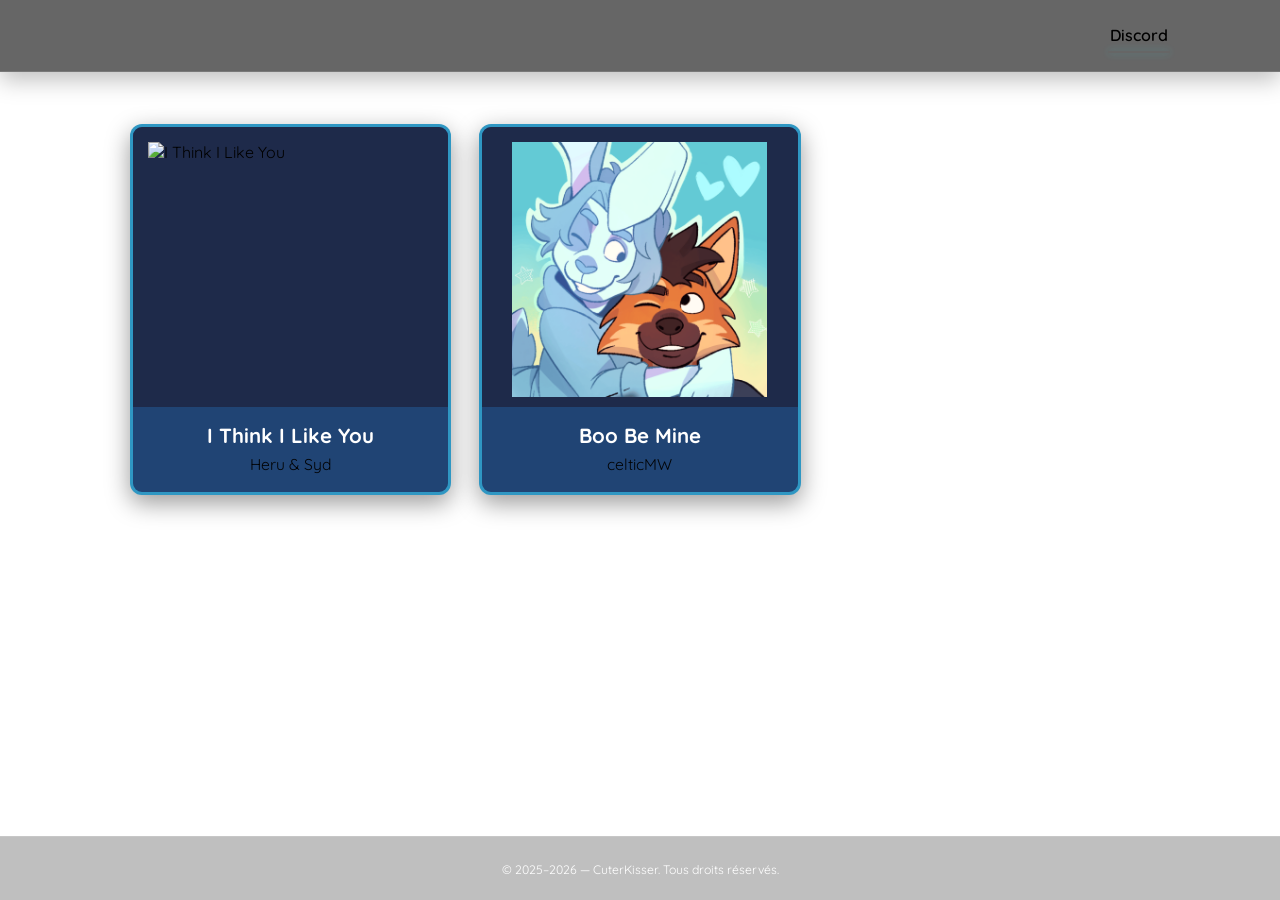
==== autres-comics.html @ 5e6612ed "Update autres-comics.html" ====
<!DOCTYPE html>
<html lang="fr">
<head>
  <meta charset="UTF-8">
  <meta name="viewport" content="width=device-width, initial-scale=1.0">
  <title>Autres Comics</title>
  <meta name="description" content="Autres webcomics traduits">

  <link href="https://fonts.googleapis.com/css2?family=Quicksand:wght@300;400;500;600;700;800&display=swap" rel="stylesheet">
  <link rel="stylesheet" href="css/base.css" />
  <link rel="stylesheet" href="css/theme-neon.css" />

  <style>
    /* === STICKY FOOTER === */
    html, body {
      height: 100%;
      margin: 0;
    }

    body {
      display: flex;
      flex-direction: column;
      min-height: 100vh;
    }

    main {
      flex: 1;
    }

    .comics-grid {
      display: grid;
      grid-template-columns: repeat(auto-fill, minmax(250px, 1fr));
      gap: 28px;
      padding: 40px 20px;
      max-width: 1200px;
      margin: 0 auto;
    }

    .comic-card {
      background: #2a5a9b;
      border: 3px solid rgba(56,243,255,.4);
      border-radius: 12px;
      overflow: hidden;
      cursor: pointer;
      transition: all .3s ease;
      box-shadow: 0 8px 25px rgba(0,0,0,.4);
    }

    .comic-card:hover {
      transform: translateY(-10px);
      border-color: var(--c-pink);
      box-shadow: 0 0 30px rgba(255,101,247,.4);
    }

    .comic-card img {
      width: 100%;
      height: 280px;
      object-fit: contain;
      background: #1e2a4a;
      display: block;
      padding: 15px 15px 10px;
    }

    .comic-info {
      padding: 12px 10px 18px;
      text-align: center;
      background: rgba(0,0,0,.25);
    }

    .comic-title {
      font-size: 1.28rem;
      font-weight: 700;
      margin: 4px 0 6px;
      color: #fff;
    }

    .comic-subtitle {
      font-size: 0.98rem;
      color: var(--c-pink);
      opacity: 0.95;
    }
  </style>
</head>
<body>

  <header>
    <div class="header-inner">
      <div class="brand">
        <h1>Autres Comics</h1>
      </div>
      <nav>
        <a href="https://discord.gg/QubjngQPgf" target="_blank">Discord</a>
      </nav>
    </div>
  </header>

  <main>
    <div class="comics-grid" id="comics-grid"></div>
  </main>

  <footer><small>© 2025–2026 — CuterKisser. Tous droits réservés.</small></footer>

  <script>
    const otherComics = [
      {
        title: "I Think I Like You",
        subtitle: "Heru & Syd",
        image: "itily-cover.webp",
        url: "https://ithinkilikeyou.fr/"
      },
      {
        title: "Boo Be Mine",
        subtitle: "celticMW",
        image: "icon.png",
        url: "https://boobemine.fr/"
      }
    ];

    const grid = document.getElementById('comics-grid');

    otherComics.forEach(comic => {
      const card = document.createElement('a');
      card.href = comic.url;
      card.target = comic.url.startsWith('http') ? "_blank" : "_self";
      card.className = "comic-card";

      card.innerHTML = `
        <img src="${comic.image}" alt="${comic.title}" loading="lazy">
        <div class="comic-info">
          <div class="comic-title">${comic.title}</div>
          <div class="comic-subtitle">${comic.subtitle}</div>
        </div>
      `;

      grid.appendChild(card);
    });
  </script>
</body>
</html>
---- css/base.css ----
:root {
  --line-soft: rgba(255,255,255,.12);
  --shadow: 0 8px 22px rgba(0,0,0,.25);
  --card-radius: 0px;
  --grid-cols:7;
  --title-shift:4s;
  --title-flicker:7s;
  --blink-duration:.16s;
  --blink-episode-count:2;
  --epbtn-blink-duration:.65s;
}

* {
  box-sizing: border-box;
}

body {
  margin: 0;
  font-family: 'Quicksand', sans-serif;
  color: var(--text);
  overflow-x: hidden;
  background:
    radial-gradient(1200px 600px at 15% -8%, rgba(255,255,255,.18), transparent 55%),
    radial-gradient(900px 500px at 90% 0%, rgba(255,255,255,.10), transparent 60%),
    var(--bg);
}

a {
  text-decoration: none;
  color: inherit;
}

/* HEADER */
header {
  position: sticky;
  top: 0;
  z-index: 100;
  background: rgba(0,0,0,.6);
  backdrop-filter: blur(10px);
  border-bottom: 1px solid var(--line-soft);
  box-shadow: var(--shadow);
}

@media (max-width: 700px) {
  header {
    position: relative; /* ne reste plus collé */
  }

  .header-inner {
    grid-template-columns: 1fr;
    text-align: center;
  }

  nav {
    justify-self: center;
    margin-top: 6px;
  }

}



.header-inner {
  max-width: 1100px;
  margin: 0 auto;
  padding: 12px 20px 8px;
  display: grid;
  grid-template-columns: 1fr auto;
  grid-template-rows: auto auto;
  gap: 6px 12px;
  align-items: center;
}

.brand h1 {
  margin: 0;
  font-size: clamp(22px,3.2vw,36px);
  font-weight: 700;
  letter-spacing: .5px;
  background: linear-gradient(90deg,var(--c-blue),var(--c-pink),var(--c-violet),var(--c-blue));
  -webkit-background-clip: text;
  -webkit-text-fill-color: transparent;
  background-size: 220% 100%;
  animation: titleShift var(--title-shift) ease-in-out infinite alternate,
             neonFlicker var(--title-flicker) steps(1,end) infinite;
}

@keyframes titleShift {
  0% { background-position: 0% 50%; }
  100% { background-position: 100% 50%; }
}

@keyframes neonFlicker {
  0%,96% { opacity: 1; }
  96.5% { opacity: .5; }
  97% { opacity: 1; }
  97.5% { opacity: .3; }
  98% { opacity: 1; }
  99% { opacity: .6; }
  100% { opacity: 1; }
}

nav {
  grid-column: 2/3;
  grid-row: 1/2;
  justify-self: end;
}

nav a {
  position: relative;
  margin-left: 14px;
  padding: 6px 2px;
  font-weight: 600;
}

nav a::after {
  content: "";
  position: absolute;
  left: 0;
  right: 0;
  bottom: -2px;
  height: 2px;
  background: linear-gradient(90deg, var(--c-blue), var(--c-blue));
  opacity: .85;
  box-shadow: 0 0 8px rgba(56,243,255,.35);
  transition: background .3s, box-shadow .3s, opacity .3s;
}

nav a:hover::after {
  background: linear-gradient(90deg, var(--c-pink), var(--c-pink));
  box-shadow: 0 0 10px rgba(255,101,247,.45);
  opacity: 1;
}

.subnote {
  grid-column: 2/3;
  grid-row: 2/3;
  justify-self: end;
  color: #e9f3ff;
  font-weight: 400;
  opacity: .95;
  font-size: .95rem;
}

.subnote a {
  color: var(--c-blue);
  text-shadow: 0 0 6px rgba(56,243,255,.35);
  transition: color .3s, text-shadow .3s;
}

.subnote a:hover {
  color: var(--c-pink);
  text-shadow: 0 0 10px rgba(255,101,247,.45);
}

/* MAIN CONTENT */
main {
  max-width: 1100px;
  margin: 12px auto 40px;
  padding: 0 20px;
}

.season {
  margin: 18px 0;
  border: 1px solid rgba(56,243,255,.28);
  border-radius: 3px;
  background: transparent;
  box-shadow: none;
  overflow: hidden;
}

.season.open {
  background: rgba(0,0,0,.22);
  box-shadow: 0 4px 18px rgba(0,0,0,.15);
}

.season-header {
  display: flex;
  align-items: center;
  justify-content: space-between;
  padding: 10px 12px;
  cursor: pointer;
  font-weight: 800;
}

.season-body {
  overflow: hidden;
  max-height: 0;
  opacity: 0;
  transition: max-height .45s ease, opacity .35s ease, padding .25s ease;
  padding: 0 10px 0;
}

.season.open .season-body {
  max-height: none;
  opacity: 1;
  padding: 10px 10px 12px;
}

.episodes-grid {
  display: grid;
  gap: 12px;
  grid-template-columns: repeat(var(--grid-cols), 1fr);
}

@media (max-width:992px) {
  .episodes-grid { grid-template-columns: repeat(4, 1fr); } /* tablettes */
}

@media (max-width:768px) {
  .episodes-grid { grid-template-columns: repeat(3, 1fr); } /* petits écrans */
}

@media (max-width:520px) {
  .episodes-grid { grid-template-columns: repeat(2, 1fr); } /* téléphones */
}

@media (max-width:380px) {
  .episodes-grid { grid-template-columns: repeat(2, 1fr); } /* très petits écrans */
}



.episode-card {
  background: rgba(0,0,0,.12);
  border: 1px solid rgba(56,243,255,.28);
  border-radius: var(--card-radius);
  overflow: hidden;
  cursor: pointer;
  position: relative;
  box-shadow: var(--glow-blue-soft);
  transition: transform .22s ease, box-shadow .22s ease, border-color .22s ease;
  display: flex;
  flex-direction: column;
  align-items: center;
}

.episode-card:hover {
  transform: translateY(-3px);
  animation: borderBlink var(--blink-duration) ease-in-out var(--blink-episode-count);
  border-color: var(--c-pink);
  box-shadow: 0 0 8px rgba(255,101,247,.22);
}

.episode-card.active {
  border-color: var(--c-pink)!important;
  box-shadow: 0 0 10px rgba(255,101,247,.28);
}

@keyframes borderBlink {
  0% { border-color: var(--c-blue); }
  50% { border-color: var(--c-pink); }
  100% { border-color: var(--c-blue); }
}

.ep-number {
  position: absolute;
  top: 3px;
  left: 3px;
  font-weight: 800;
  font-size: 1.4rem;
  letter-spacing: .3px;
  color: #ffffff;
  text-shadow: 0 0 10px rgb(0, 0, 0);
  pointer-events: none;
  z-index: 30;
  font-family: 'Quicksand', sans-serif;
}

.episode-img {
  width: 100%;
  height: 132px;
  object-fit: cover;
  background: rgba(0,0,0,.15);
  display: block;
  border-radius: 0;
}

.episode-title {
  padding: 7px 9px;
  font-weight: 600;
  font-size: .86rem;
  text-align: center;
  color: #fff;
  text-shadow: 0 0 3px rgba(0,0,0,.25);
  font-family: 'Quicksand', sans-serif;
}

#viewer {
  margin-top: 24px;
  text-align: center;
  opacity: 0;
  transform: translateY(10px);
  transition: .4s ease;
}

#viewer.show {
  opacity: 1;
  transform: translateY(0);
}

#viewer img {
  max-width: 100%;
  border-radius: 3px;
  margin-bottom: 16px;
  opacity: 0;
  animation: fadeIn .6s ease forwards;
}

@keyframes fadeIn {
  from { opacity: 0; }
  to { opacity: 1; }
}

.loading, .error-msg {
  font-weight: 700;
  margin: 10px 0 18px;
  font-size: 1rem;
  background: linear-gradient(90deg,var(--c-blue),var(--c-pink),var(--c-blue));
  -webkit-background-clip: text;
  -webkit-text-fill-color: transparent;
  background-size: 200% 100%;
  animation: flow 1.4s linear infinite;
  font-family: 'Quicksand', sans-serif;
}

.error-msg {
  animation: flow 2s linear infinite;
}

@keyframes flow {
  0% { background-position: 0% 50%; }
  100% { background-position: 100% 50%; }
}

.ep-nav {
  display: flex;
  gap: 12px;
  justify-content: center;
  align-items: center;
  margin: 10px 0 26px;
}

.ep-btn {
  font-family: 'Quicksand', sans-serif;
  font-weight: 700;
  border: 2px solid var(--c-blue);
  background: transparent;
  color: var(--text);
  padding: 9px 14px;
  border-radius: 3px;
  cursor: pointer;
  transition: .2s ease;
}

.ep-btn:hover {
  border-color: var(--c-pink);
  box-shadow: 0 0 10px var(--c-pink);
  color: var(--c-pink);
}

.ep-btn[disabled] {
  border-color: rgba(255,255,255,.28)!important;
  color: rgba(255,255,255,.65);
  box-shadow: none!important;
  opacity: .7;
  cursor: not-allowed;
  pointer-events: none;
}

footer {
  border-top: 1px solid var(--line-soft);
  background: rgba(0,0,0,.25);
  backdrop-filter: blur(3px);
  text-align: center;
  color: #fff;
  padding: 22px 16px;
  font-size: .92rem;
}

.ep-number,
.episode-title,
.episode-card,
.season-header,
.loading,
.error-msg,
.ep-btn {
  font-family: 'Quicksand', sans-serif;
}

nav a:last-child {
  margin-left: 60px;
}
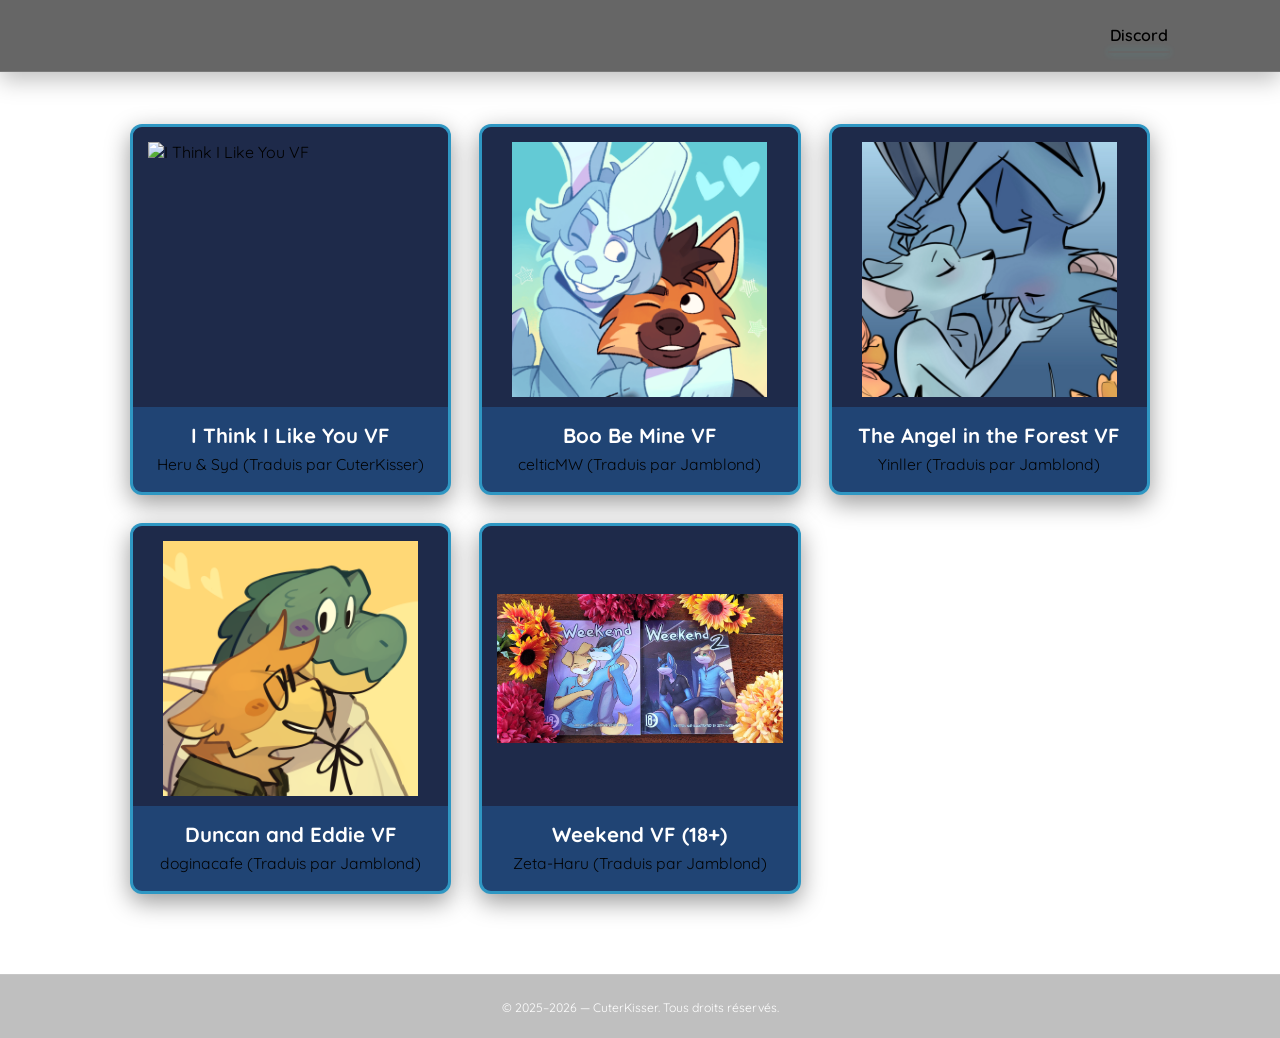
==== commit 887c49de: "Update autres-comics.html" ====
--- a/autres-comics.html
+++ b/autres-comics.html
@@ -103,16 +103,34 @@
   <script>
     const otherComics = [
       {
-        title: "I Think I Like You",
-        subtitle: "Heru & Syd",
+        title: "I Think I Like You VF",
+        subtitle: "Heru & Syd (Traduis par CuterKisser)",
         image: "itily-cover.webp",
         url: "https://ithinkilikeyou.fr/"
       },
       {
-        title: "Boo Be Mine",
-        subtitle: "celticMW",
+        title: "Boo Be Mine VF",
+        subtitle: "celticMW (Traduis par Jamblond)",
         image: "icon.png",
         url: "https://boobemine.fr/"
+      },
+      {
+        title: "The Angel in the Forest VF",
+        subtitle: "Yinller (Traduis par Jamblond)",
+        image: "Angel-forest-cover.jpg",
+        url: "https://www.furaffinity.net/gallery/jamblond/folder/1682396/The-Angel-in-the-Forest-VF/"
+      },
+      {
+        title: "Duncan and Eddie VF",
+        subtitle: "doginacafe (Traduis par Jamblond)",
+        image: "DnE-cover.png",
+        url: "https://www.furaffinity.net/gallery/jamblond/folder/1682397/Duncan-and-Eddie-VF/"
+      },
+      {
+        title: "Weekend VF (18+)",
+        subtitle: "Zeta-Haru (Traduis par Jamblond)",
+        image: "weekend-cover.jpg",
+        url: "https://www.furaffinity.net/gallery/jamblond/folder/1682397/Duncan-and-Eddie-VF/"
       }
     ];
 
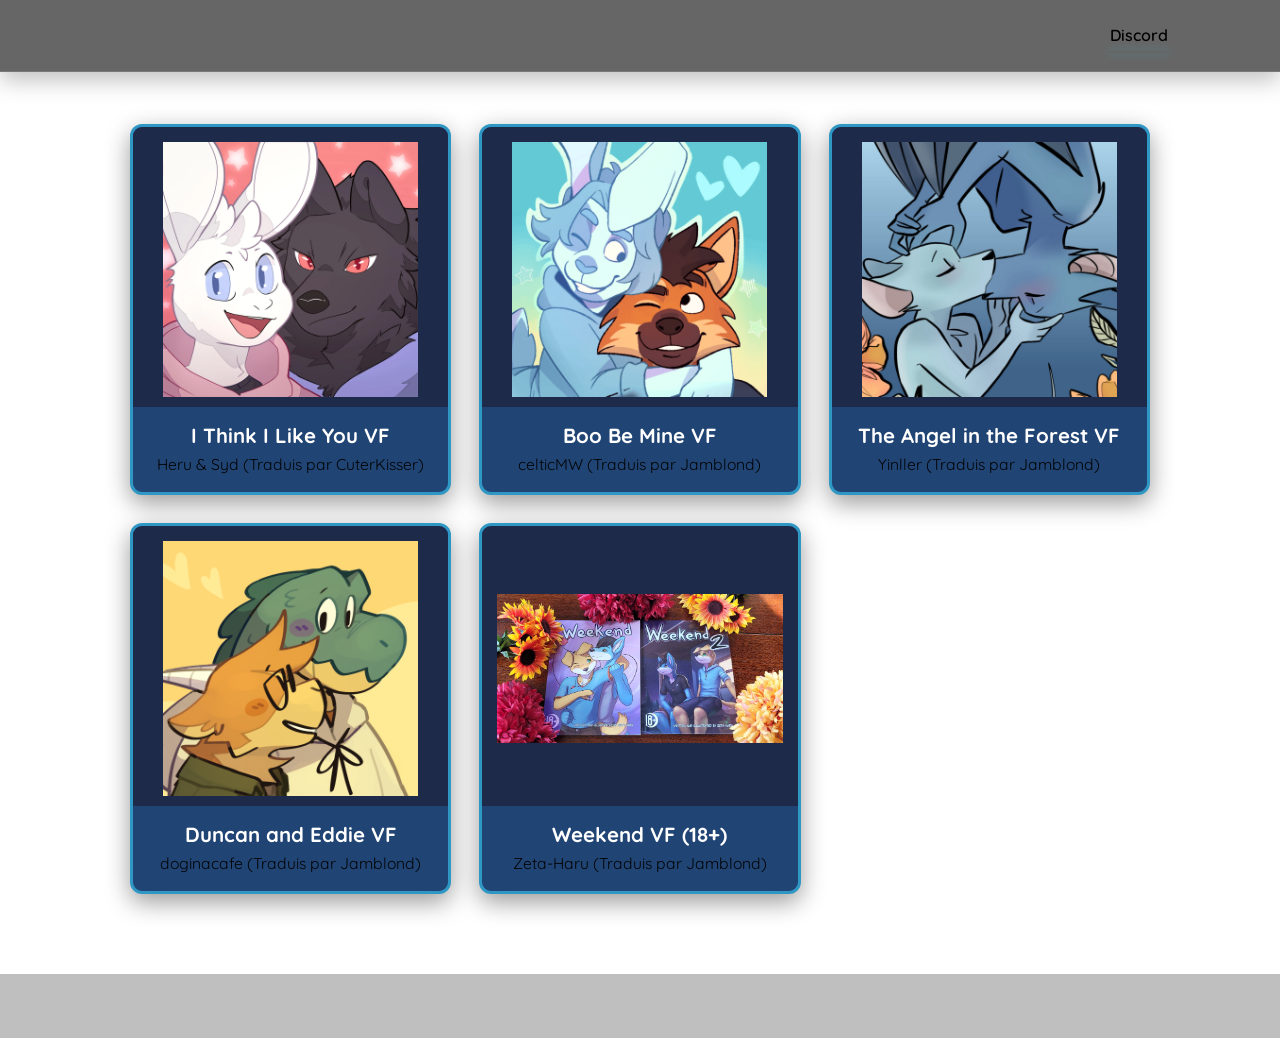
==== commit bb492f41: "Update autres-comics.html" ====
--- a/autres-comics.html
+++ b/autres-comics.html
@@ -3,7 +3,7 @@
 <head>
   <meta charset="UTF-8">
   <meta name="viewport" content="width=device-width, initial-scale=1.0">
-  <title>Autres Comics</title>
+  <title>Autres Comics (Traduction par Jamblond)</title>
   <meta name="description" content="Autres webcomics traduits">
 
   <link href="https://fonts.googleapis.com/css2?family=Quicksand:wght@300;400;500;600;700;800&display=swap" rel="stylesheet">
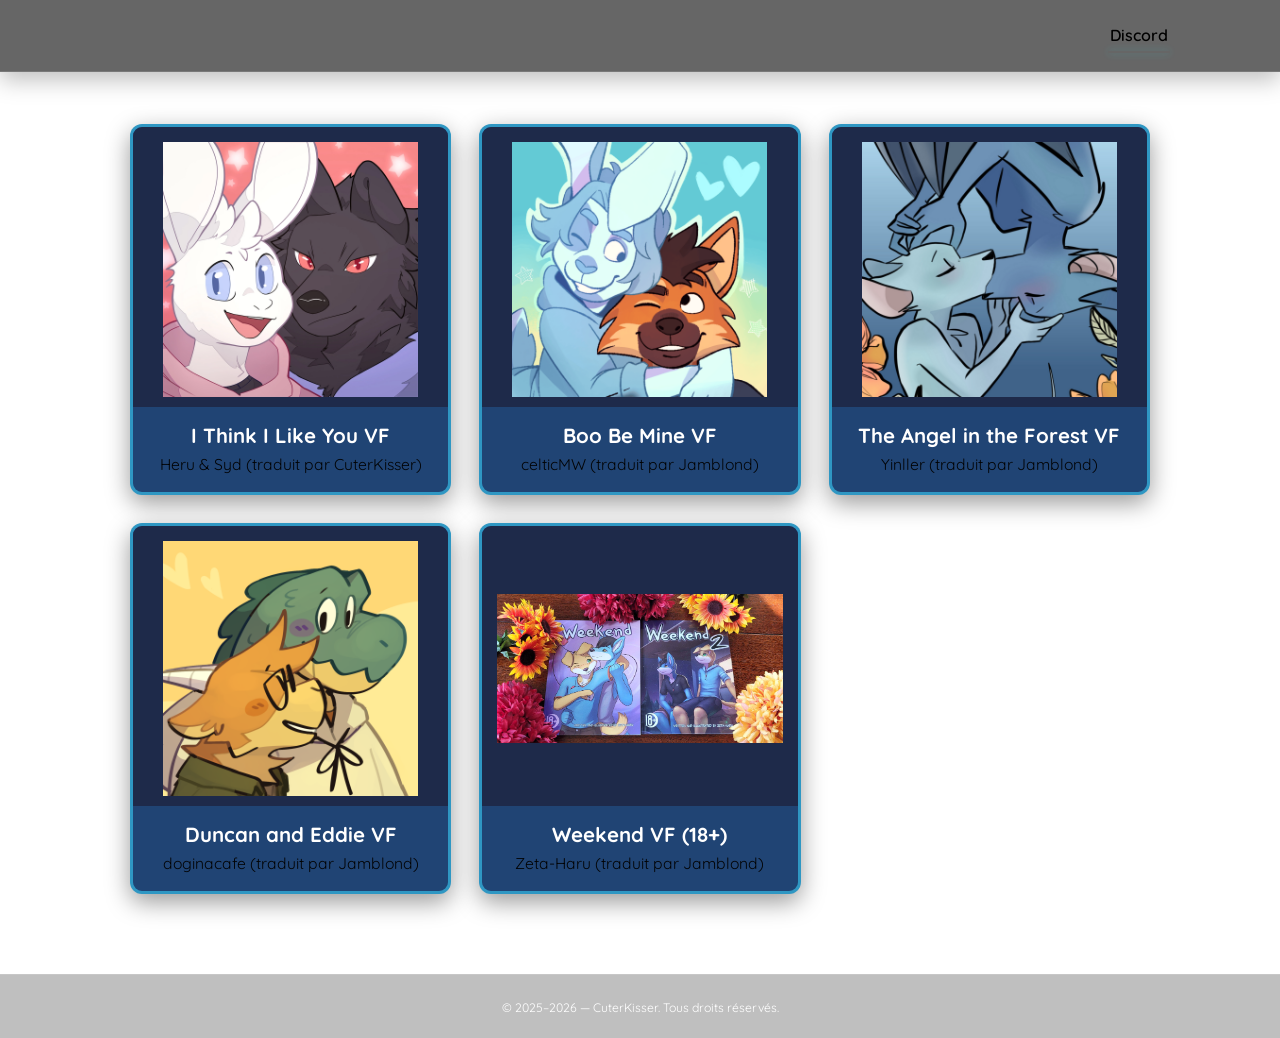
==== commit 250191a1: "Update autres-comics.html" ====
--- a/autres-comics.html
+++ b/autres-comics.html
@@ -104,31 +104,31 @@
     const otherComics = [
       {
         title: "I Think I Like You VF",
-        subtitle: "Heru & Syd (Traduis par CuterKisser)",
+        subtitle: "Heru & Syd (traduit par CuterKisser)",
         image: "itily-cover.webp",
         url: "https://ithinkilikeyou.fr/"
       },
       {
         title: "Boo Be Mine VF",
-        subtitle: "celticMW (Traduis par Jamblond)",
+        subtitle: "celticMW (traduit par Jamblond)",
         image: "icon.png",
         url: "https://boobemine.fr/"
       },
       {
         title: "The Angel in the Forest VF",
-        subtitle: "Yinller (Traduis par Jamblond)",
+        subtitle: "Yinller (traduit par Jamblond)",
         image: "Angel-forest-cover.jpg",
         url: "https://www.furaffinity.net/gallery/jamblond/folder/1682396/The-Angel-in-the-Forest-VF/"
       },
       {
         title: "Duncan and Eddie VF",
-        subtitle: "doginacafe (Traduis par Jamblond)",
+        subtitle: "doginacafe (traduit par Jamblond)",
         image: "DnE-cover.png",
         url: "https://www.furaffinity.net/gallery/jamblond/folder/1682397/Duncan-and-Eddie-VF/"
       },
       {
         title: "Weekend VF (18+)",
-        subtitle: "Zeta-Haru (Traduis par Jamblond)",
+        subtitle: "Zeta-Haru (traduit par Jamblond)",
         image: "weekend-cover.jpg",
         url: "https://www.furaffinity.net/gallery/jamblond/folder/1682397/Duncan-and-Eddie-VF/"
       }
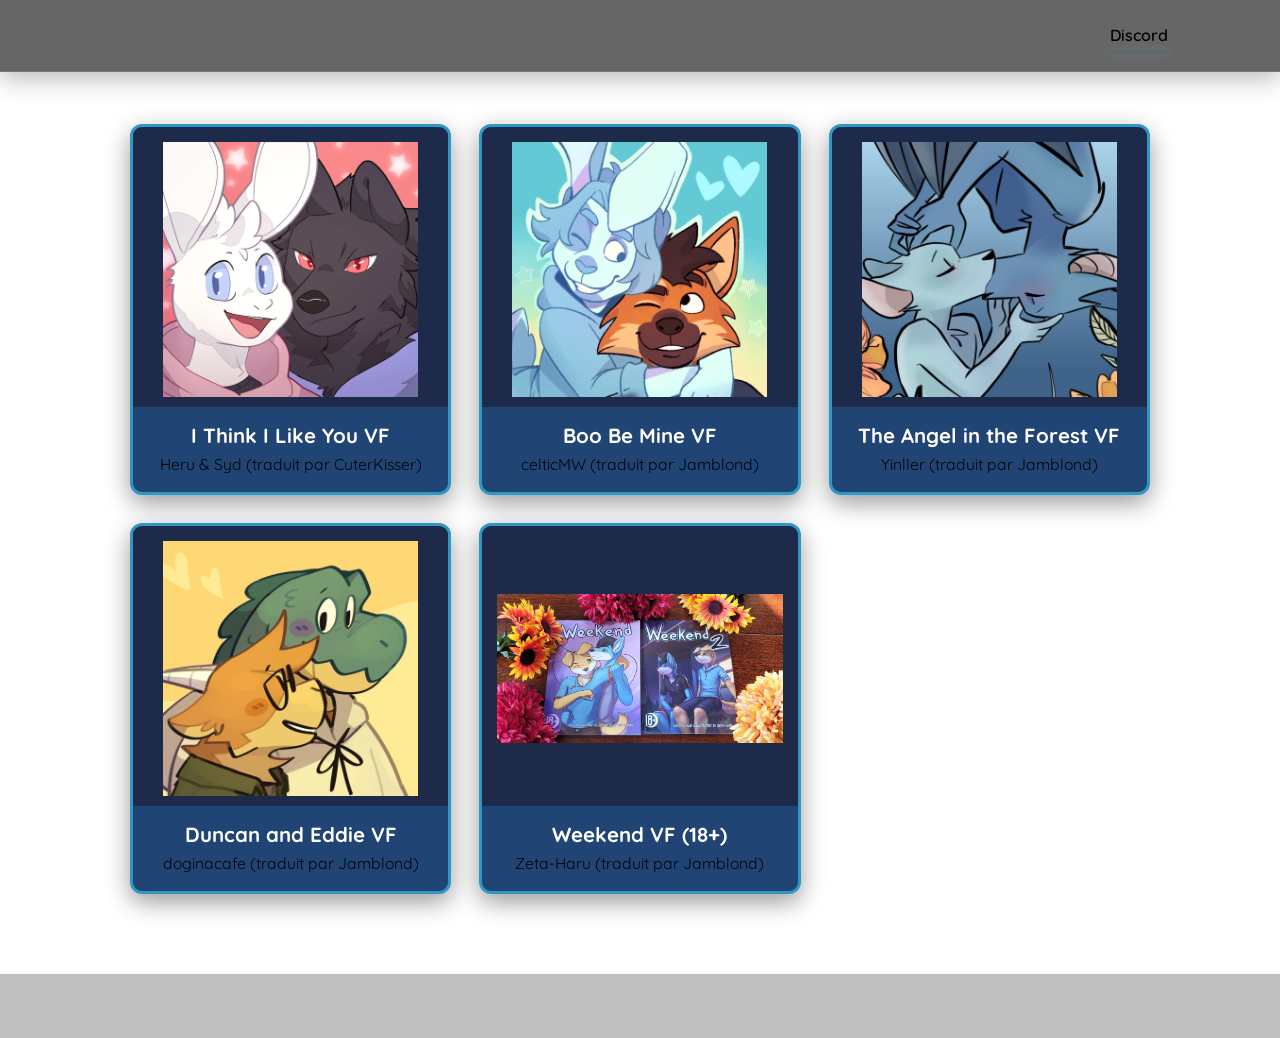
==== commit 717d6d99: "test autres-comics.html" ====
--- a/autres-comics.html
+++ b/autres-comics.html
@@ -3,7 +3,7 @@
 <head>
   <meta charset="UTF-8">
   <meta name="viewport" content="width=device-width, initial-scale=1.0">
-  <title>Autres Comics (Traduction par Jamblond)</title>
+  <title>Autres Comics - Traduction par Jamblond</title>
   <meta name="description" content="Autres webcomics traduits">
 
   <link href="https://fonts.googleapis.com/css2?family=Quicksand:wght@300;400;500;600;700;800&display=swap" rel="stylesheet">
@@ -86,7 +86,7 @@
   <header>
     <div class="header-inner">
       <div class="brand">
-        <h1>Autres Comics</h1>
+        <h1>Autres Comics (Traductions de Jamblond)</h1>
       </div>
       <nav>
         <a href="https://discord.gg/QubjngQPgf" target="_blank">Discord</a>
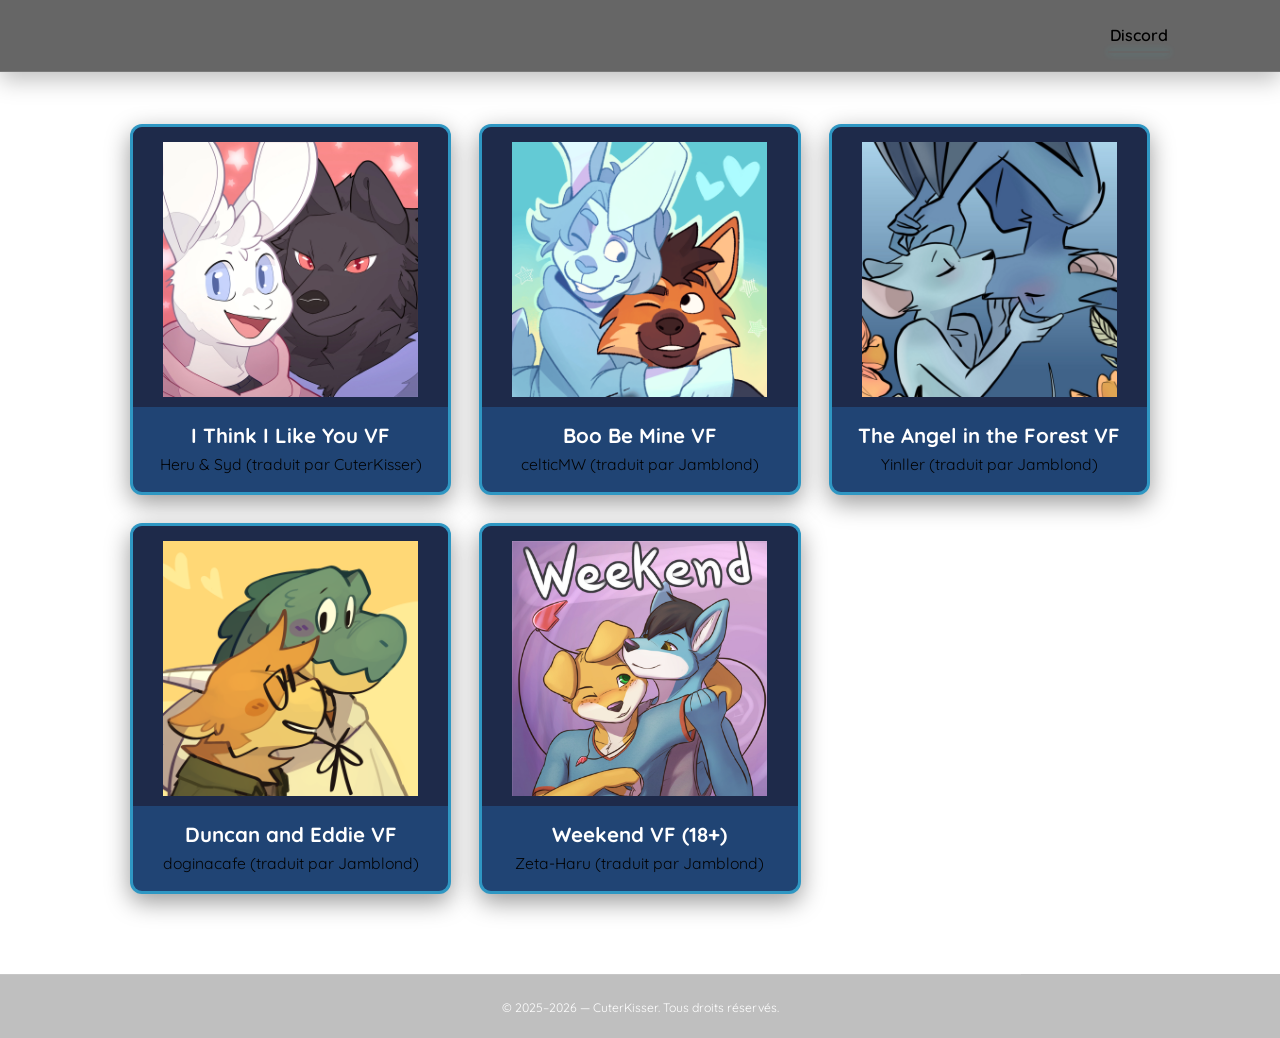
==== commit 633543b1: "Update autres-comics.html" ====
--- a/autres-comics.html
+++ b/autres-comics.html
@@ -129,7 +129,7 @@
       {
         title: "Weekend VF (18+)",
         subtitle: "Zeta-Haru (traduit par Jamblond)",
-        image: "weekend-cover.jpg",
+        image: "weekend-cover.png",
         url: "https://www.furaffinity.net/gallery/jamblond/folder/1682397/Duncan-and-Eddie-VF/"
       }
     ];
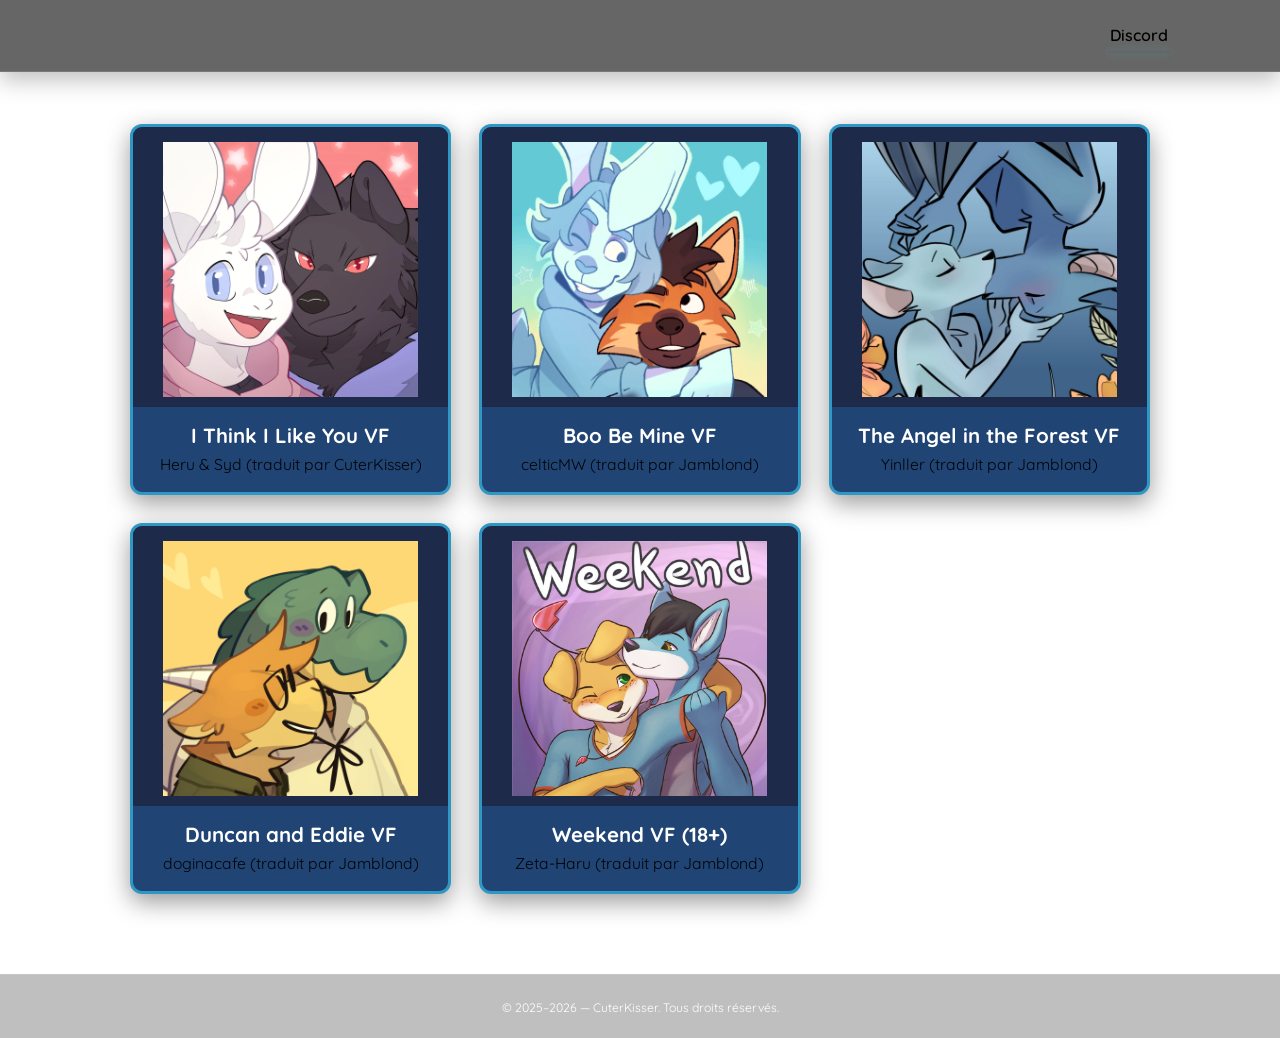
==== commit af41bd0a: "test autres-comics.html" ====
--- a/autres-comics.html
+++ b/autres-comics.html
@@ -143,7 +143,7 @@
       card.className = "comic-card";
 
       card.innerHTML = `
-        <img src="${comic.image}" alt="${comic.title}" loading="lazy">
+        <img src="${comic.image}" alt="${comic.title}" loading="lazy" class="responsive">
         <div class="comic-info">
           <div class="comic-title">${comic.title}</div>
           <div class="comic-subtitle">${comic.subtitle}</div>
--- a/css/base.css
+++ b/css/base.css
@@ -390,3 +390,8 @@
 nav a:last-child {
   margin-left: 60px;
 }
+
+.responsive {
+  width: 100%;
+  height: auto;
+}
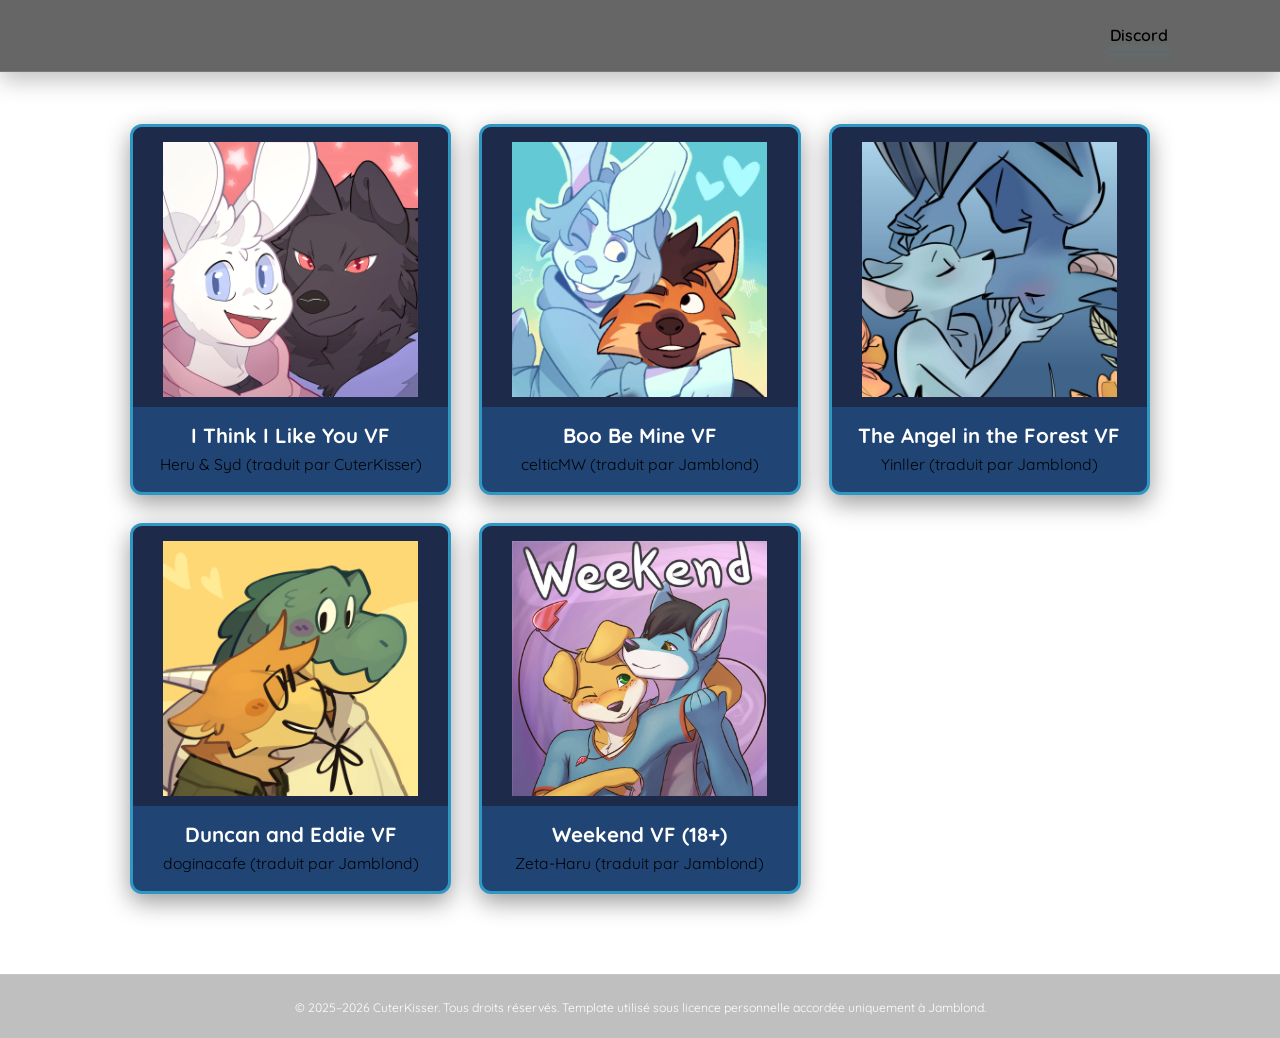
==== commit 0327be59: "Update autres-comics.html" ====
--- a/autres-comics.html
+++ b/autres-comics.html
@@ -98,7 +98,7 @@
     <div class="comics-grid" id="comics-grid"></div>
   </main>
 
-  <footer><small>© 2025–2026 — CuterKisser. Tous droits réservés.</small></footer>
+  <footer><small>© 2025–2026 CuterKisser. Tous droits réservés. Template utilisé sous licence personnelle accordée uniquement à Jamblond.</small></footer>
 
   <script>
     const otherComics = [
